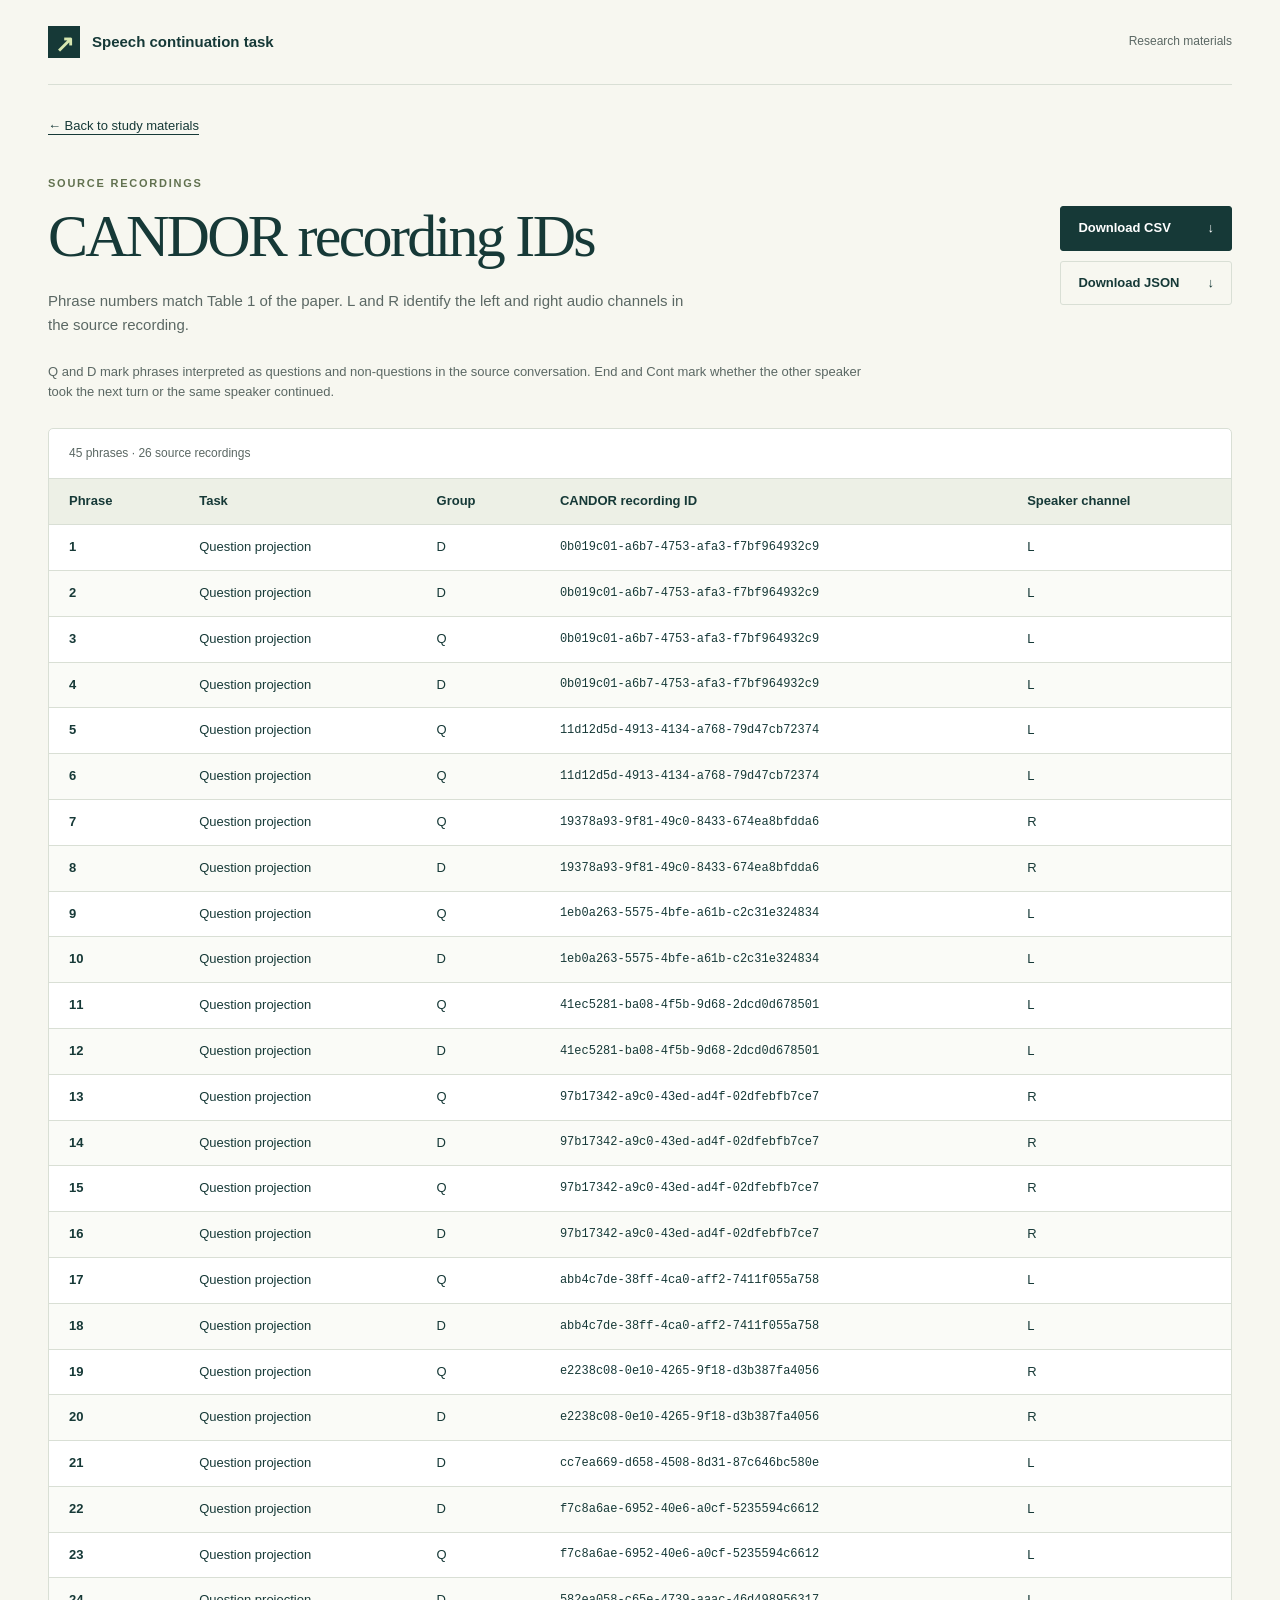
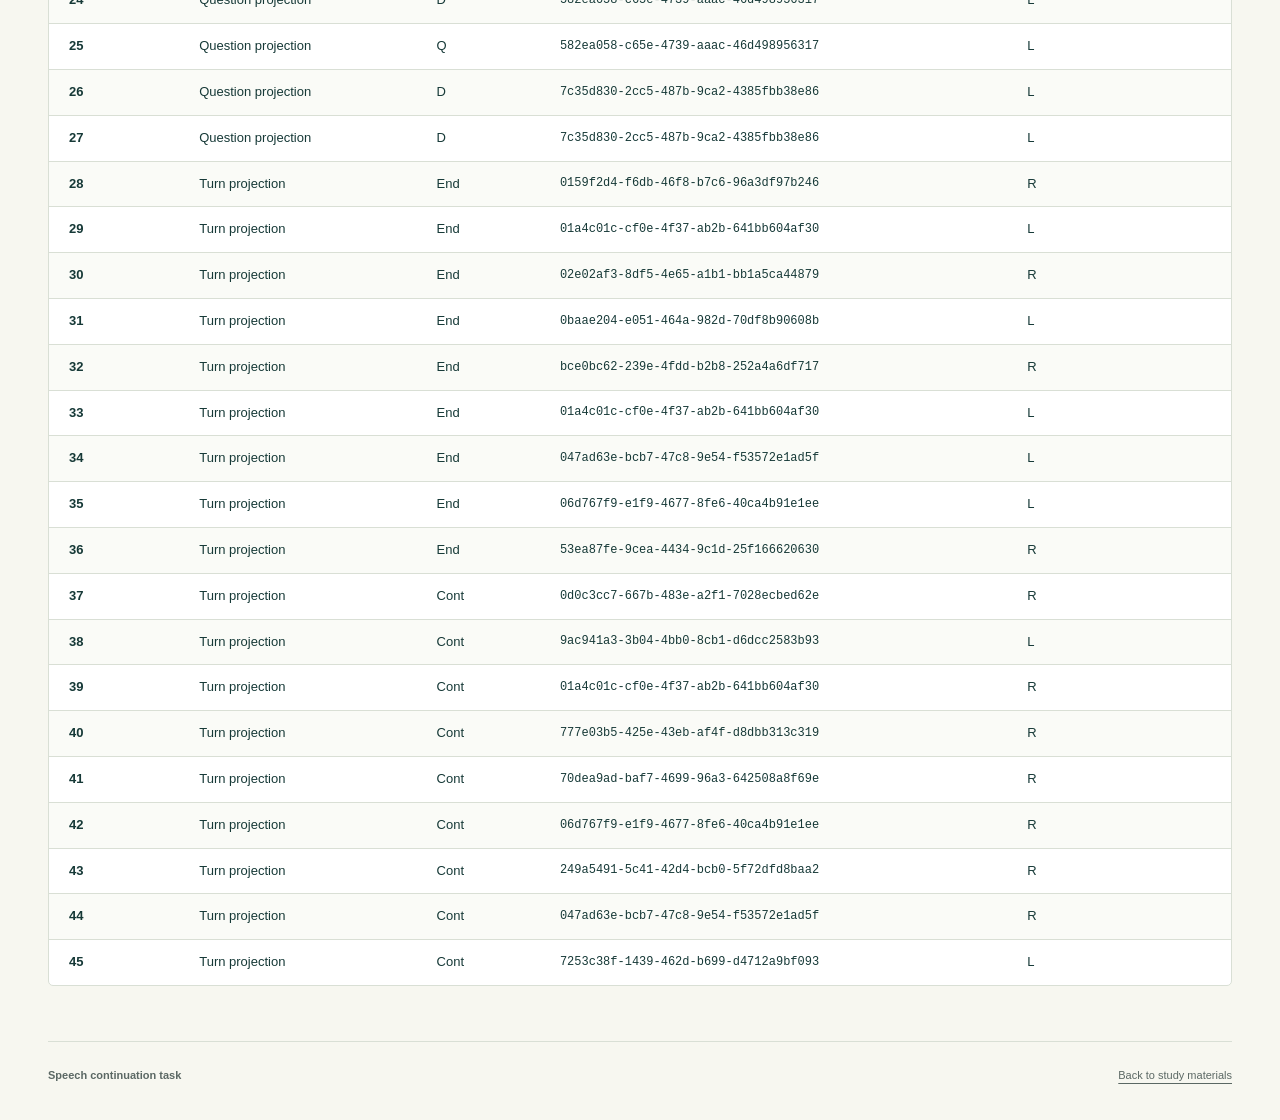
==== recordings/index.html @ dd8d1c18 "Add public study demos and CANDOR recording IDs" ====
<!doctype html>
<html lang="en">
<head>
  <meta charset="utf-8">
  <meta name="viewport" content="width=device-width, initial-scale=1">
  <meta name="description" content="CANDOR recording IDs and speaker channels for all 45 phrases in the speech continuation paper.">
  <meta name="theme-color" content="#183c3a">
  <title>CANDOR recording IDs · Speech continuation task</title>
  <link rel="stylesheet" href="../styles.css">
  <link rel="stylesheet" href="styles.css">
</head>
<body>
  <a class="skip-link" href="#recordings">Skip to recording IDs</a>
  <header class="masthead wrap">
    <a class="wordmark" href="../" aria-label="Speech continuation task home"><span class="mark" aria-hidden="true">↗</span> Speech continuation task</a>
    <span class="masthead-label">Research materials</span>
  </header>
  <main class="recordings-main wrap" id="recordings">
    <a class="back-link" href="../">← Back to study materials</a>
    <div class="recordings-heading">
      <div>
        <p class="eyebrow">Source recordings</p>
        <h1>CANDOR recording IDs</h1>
        <p class="section-intro">Phrase numbers match Table 1 of the paper. L and R identify the left and right audio channels in the source recording.</p>
      </div>
      <div class="recording-downloads" aria-label="Download recording IDs">
        <a class="button button-primary" href="../data/candor-recordings.csv" download>Download CSV <span aria-hidden="true">↓</span></a>
        <a class="button button-secondary" href="../data/candor-recordings.json" download>Download JSON <span aria-hidden="true">↓</span></a>
      </div>
    </div>
    <p class="group-note">Q and D mark phrases interpreted as questions and non-questions in the source conversation. End and Cont mark whether the other speaker took the next turn or the same speaker continued.</p>
    <div class="recording-table-scroll" role="region" aria-label="CANDOR recording IDs for 45 phrases" tabindex="0">
      <table>
        <caption>45 phrases · 26 source recordings</caption>
        <thead><tr><th scope="col">Phrase</th><th scope="col">Task</th><th scope="col">Group</th><th scope="col">CANDOR recording ID</th><th scope="col">Speaker channel</th></tr></thead>
        <tbody>
          <tr><th scope="row">1</th><td>Question projection</td><td>D</td><td class="recording-id">0b019c01-a6b7-4753-afa3-f7bf964932c9</td><td>L</td></tr>
          <tr><th scope="row">2</th><td>Question projection</td><td>D</td><td class="recording-id">0b019c01-a6b7-4753-afa3-f7bf964932c9</td><td>L</td></tr>
          <tr><th scope="row">3</th><td>Question projection</td><td>Q</td><td class="recording-id">0b019c01-a6b7-4753-afa3-f7bf964932c9</td><td>L</td></tr>
          <tr><th scope="row">4</th><td>Question projection</td><td>D</td><td class="recording-id">0b019c01-a6b7-4753-afa3-f7bf964932c9</td><td>L</td></tr>
          <tr><th scope="row">5</th><td>Question projection</td><td>Q</td><td class="recording-id">11d12d5d-4913-4134-a768-79d47cb72374</td><td>L</td></tr>
          <tr><th scope="row">6</th><td>Question projection</td><td>Q</td><td class="recording-id">11d12d5d-4913-4134-a768-79d47cb72374</td><td>L</td></tr>
          <tr><th scope="row">7</th><td>Question projection</td><td>Q</td><td class="recording-id">19378a93-9f81-49c0-8433-674ea8bfdda6</td><td>R</td></tr>
          <tr><th scope="row">8</th><td>Question projection</td><td>D</td><td class="recording-id">19378a93-9f81-49c0-8433-674ea8bfdda6</td><td>R</td></tr>
          <tr><th scope="row">9</th><td>Question projection</td><td>Q</td><td class="recording-id">1eb0a263-5575-4bfe-a61b-c2c31e324834</td><td>L</td></tr>
          <tr><th scope="row">10</th><td>Question projection</td><td>D</td><td class="recording-id">1eb0a263-5575-4bfe-a61b-c2c31e324834</td><td>L</td></tr>
          <tr><th scope="row">11</th><td>Question projection</td><td>Q</td><td class="recording-id">41ec5281-ba08-4f5b-9d68-2dcd0d678501</td><td>L</td></tr>
          <tr><th scope="row">12</th><td>Question projection</td><td>D</td><td class="recording-id">41ec5281-ba08-4f5b-9d68-2dcd0d678501</td><td>L</td></tr>
          <tr><th scope="row">13</th><td>Question projection</td><td>Q</td><td class="recording-id">97b17342-a9c0-43ed-ad4f-02dfebfb7ce7</td><td>R</td></tr>
          <tr><th scope="row">14</th><td>Question projection</td><td>D</td><td class="recording-id">97b17342-a9c0-43ed-ad4f-02dfebfb7ce7</td><td>R</td></tr>
          <tr><th scope="row">15</th><td>Question projection</td><td>Q</td><td class="recording-id">97b17342-a9c0-43ed-ad4f-02dfebfb7ce7</td><td>R</td></tr>
          <tr><th scope="row">16</th><td>Question projection</td><td>D</td><td class="recording-id">97b17342-a9c0-43ed-ad4f-02dfebfb7ce7</td><td>R</td></tr>
          <tr><th scope="row">17</th><td>Question projection</td><td>Q</td><td class="recording-id">abb4c7de-38ff-4ca0-aff2-7411f055a758</td><td>L</td></tr>
          <tr><th scope="row">18</th><td>Question projection</td><td>D</td><td class="recording-id">abb4c7de-38ff-4ca0-aff2-7411f055a758</td><td>L</td></tr>
          <tr><th scope="row">19</th><td>Question projection</td><td>Q</td><td class="recording-id">e2238c08-0e10-4265-9f18-d3b387fa4056</td><td>R</td></tr>
          <tr><th scope="row">20</th><td>Question projection</td><td>D</td><td class="recording-id">e2238c08-0e10-4265-9f18-d3b387fa4056</td><td>R</td></tr>
          <tr><th scope="row">21</th><td>Question projection</td><td>D</td><td class="recording-id">cc7ea669-d658-4508-8d31-87c646bc580e</td><td>L</td></tr>
          <tr><th scope="row">22</th><td>Question projection</td><td>D</td><td class="recording-id">f7c8a6ae-6952-40e6-a0cf-5235594c6612</td><td>L</td></tr>
          <tr><th scope="row">23</th><td>Question projection</td><td>Q</td><td class="recording-id">f7c8a6ae-6952-40e6-a0cf-5235594c6612</td><td>L</td></tr>
          <tr><th scope="row">24</th><td>Question projection</td><td>D</td><td class="recording-id">582ea058-c65e-4739-aaac-46d498956317</td><td>L</td></tr>
          <tr><th scope="row">25</th><td>Question projection</td><td>Q</td><td class="recording-id">582ea058-c65e-4739-aaac-46d498956317</td><td>L</td></tr>
          <tr><th scope="row">26</th><td>Question projection</td><td>D</td><td class="recording-id">7c35d830-2cc5-487b-9ca2-4385fbb38e86</td><td>L</td></tr>
          <tr><th scope="row">27</th><td>Question projection</td><td>D</td><td class="recording-id">7c35d830-2cc5-487b-9ca2-4385fbb38e86</td><td>L</td></tr>
          <tr><th scope="row">28</th><td>Turn projection</td><td>End</td><td class="recording-id">0159f2d4-f6db-46f8-b7c6-96a3df97b246</td><td>R</td></tr>
          <tr><th scope="row">29</th><td>Turn projection</td><td>End</td><td class="recording-id">01a4c01c-cf0e-4f37-ab2b-641bb604af30</td><td>L</td></tr>
          <tr><th scope="row">30</th><td>Turn projection</td><td>End</td><td class="recording-id">02e02af3-8df5-4e65-a1b1-bb1a5ca44879</td><td>R</td></tr>
          <tr><th scope="row">31</th><td>Turn projection</td><td>End</td><td class="recording-id">0baae204-e051-464a-982d-70df8b90608b</td><td>L</td></tr>
          <tr><th scope="row">32</th><td>Turn projection</td><td>End</td><td class="recording-id">bce0bc62-239e-4fdd-b2b8-252a4a6df717</td><td>R</td></tr>
          <tr><th scope="row">33</th><td>Turn projection</td><td>End</td><td class="recording-id">01a4c01c-cf0e-4f37-ab2b-641bb604af30</td><td>L</td></tr>
          <tr><th scope="row">34</th><td>Turn projection</td><td>End</td><td class="recording-id">047ad63e-bcb7-47c8-9e54-f53572e1ad5f</td><td>L</td></tr>
          <tr><th scope="row">35</th><td>Turn projection</td><td>End</td><td class="recording-id">06d767f9-e1f9-4677-8fe6-40ca4b91e1ee</td><td>L</td></tr>
          <tr><th scope="row">36</th><td>Turn projection</td><td>End</td><td class="recording-id">53ea87fe-9cea-4434-9c1d-25f166620630</td><td>R</td></tr>
          <tr><th scope="row">37</th><td>Turn projection</td><td>Cont</td><td class="recording-id">0d0c3cc7-667b-483e-a2f1-7028ecbed62e</td><td>R</td></tr>
          <tr><th scope="row">38</th><td>Turn projection</td><td>Cont</td><td class="recording-id">9ac941a3-3b04-4bb0-8cb1-d6dcc2583b93</td><td>L</td></tr>
          <tr><th scope="row">39</th><td>Turn projection</td><td>Cont</td><td class="recording-id">01a4c01c-cf0e-4f37-ab2b-641bb604af30</td><td>R</td></tr>
          <tr><th scope="row">40</th><td>Turn projection</td><td>Cont</td><td class="recording-id">777e03b5-425e-43eb-af4f-d8dbb313c319</td><td>R</td></tr>
          <tr><th scope="row">41</th><td>Turn projection</td><td>Cont</td><td class="recording-id">70dea9ad-baf7-4699-96a3-642508a8f69e</td><td>R</td></tr>
          <tr><th scope="row">42</th><td>Turn projection</td><td>Cont</td><td class="recording-id">06d767f9-e1f9-4677-8fe6-40ca4b91e1ee</td><td>R</td></tr>
          <tr><th scope="row">43</th><td>Turn projection</td><td>Cont</td><td class="recording-id">249a5491-5c41-42d4-bcb0-5f72dfd8baa2</td><td>R</td></tr>
          <tr><th scope="row">44</th><td>Turn projection</td><td>Cont</td><td class="recording-id">047ad63e-bcb7-47c8-9e54-f53572e1ad5f</td><td>R</td></tr>
          <tr><th scope="row">45</th><td>Turn projection</td><td>Cont</td><td class="recording-id">7253c38f-1439-462d-b699-d4712a9bf093</td><td>L</td></tr>
        </tbody>
      </table>
    </div>
  </main>
  <footer class="wrap"><span>Speech continuation task</span><a href="../">Back to study materials</a></footer>
</body>
</html>
---- styles.css ----
@charset "UTF-8";
:root { color-scheme: light; --ink: #163937; --muted: #5b6864; --paper: #f7f7f0; --line: #d9dfd5; --accent: #d7e7b0; --white: #fff; }
* { box-sizing: border-box; }
html { scroll-behavior: smooth; }
body { margin: 0; background: var(--paper); color: var(--ink); font-family: -apple-system, BlinkMacSystemFont, "Segoe UI", sans-serif; line-height: 1.6; }
a { color: inherit; text-underline-offset: 4px; }
button, a { -webkit-tap-highlight-color: transparent; }
a:focus-visible, button:focus-visible { outline: 3px solid #b56c13; outline-offset: 5px; }
[hidden] { display: none !important; }
.wrap { width: min(1320px, calc(100% - 96px)); margin-inline: auto; }
.skip-link { position: absolute; left: 24px; top: -100px; z-index: 5; background: var(--ink); color: white; padding: 12px 20px; }
.skip-link:focus { top: 12px; }
.masthead { display: flex; align-items: center; justify-content: space-between; padding-block: 26px; border-bottom: 1px solid var(--line); }
.wordmark { display: inline-flex; align-items: center; gap: 12px; font-weight: 600; font-size: 15px; text-decoration: none; }
.mark { display: inline-grid; place-items: center; background: var(--ink); color: var(--accent); width: 32px; height: 32px; font-size: 23px; }
.masthead-label { font-size: 12px; color: var(--muted); }
.hero { display: grid; grid-template-columns: minmax(0, 1.15fr) minmax(0, 1fr); align-items: center; gap: clamp(24px, 4vw, 48px); padding-block: 55px 50px; position: relative; }
.hero-copy { min-width: 0; }
.hero-figure { width: min(100%, 440px); margin: 0; justify-self: end; }
.hero-figure img { display: block; width: 100%; height: auto; }
.eyebrow { font-size: 11px; font-weight: 650; text-transform: uppercase; letter-spacing: .16em; margin: 0 0 17px; color: #61714f; }
h1 { font-family: Georgia, "Times New Roman", serif; font-weight: 400; font-size: clamp(42px, 5.5vw, 74px); line-height: 1.07; letter-spacing: -.045em; margin: 0 0 24px; }
.paper-subtitle { max-width: 660px; font-size: 18px; color: var(--muted); line-height: 1.65; margin: 0; }
.hero-rule { display: flex; gap: 8px; margin-top: 36px; }
.hero-rule span { width: 42px; height: 4px; background: var(--ink); }
.hero-rule span:nth-child(2) { background: #91a780; }
.hero-rule span:nth-child(3) { background: #d1dcbe; }
.demo-section { border-top: 1px solid var(--line); padding-block: 40px; scroll-margin-top: 20px; }
.demo-section > .eyebrow { margin-bottom: 9px; }
.demo-cards { display: grid; grid-template-columns: repeat(2, minmax(0, 1fr)); gap: 20px; margin-top: 26px; }
.demo-card { display: flex; flex-direction: column; align-items: flex-start; border: 1px solid var(--line); border-radius: 5px; background: white; padding: 25px; }
.demo-card .demo-meta { margin: 0 0 10px; font-size: 11px; color: var(--muted); }
.demo-card h3 { font-size: 21px; }
.demo-card > p:not(.demo-meta) { margin: 12px 0 23px; color: var(--muted); font-size: 14px; max-width: 460px; }
.demo-card .button { margin-top: auto; }
.source-resource { display: flex; justify-content: space-between; gap: 30px; align-items: center; margin-top: 25px; }
.source-resource h3 { font-size: 15px; }
.source-resource p { font-size: 13px; color: var(--muted); margin: 5px 0 0; }
.source-links { display: flex; gap: 22px; flex: 0 0 auto; }
.materials { border-top: 1px solid var(--line); padding-top: 40px; scroll-margin-top: 20px; }
.section-heading { display: flex; justify-content: space-between; gap: 36px; align-items: center; margin-bottom: 26px; }
.section-heading .eyebrow { margin-bottom: 9px; }
h2 { font-size: clamp(25px, 3vw, 33px); letter-spacing: -.035em; font-weight: 550; line-height: 1.2; margin: 0 0 13px; }
.section-intro { max-width: 640px; margin: 0; font-size: 15px; color: var(--muted); }
.resource-links { display: flex; flex-direction: column; gap: 9px; flex: 0 0 auto; }
.button { display: inline-flex; justify-content: space-between; align-items: center; gap: 28px; text-decoration: none; font-size: 13px; font-weight: 600; padding: 11px 17px; border: 1px solid var(--ink); border-radius: 3px; }
.button-primary { background: var(--ink); color: #fff; }
.button-primary:hover { background: #28514c; }
.button-secondary { border-color: var(--line); background: transparent; }
.button-secondary:hover { background: #edf0e6; }
.study-tabs { display: grid; grid-template-columns: 1fr 1fr 1fr; border: 1px solid var(--line); border-bottom: 0; border-radius: 5px 5px 0 0; overflow: hidden; }
.study-tabs button { background: transparent; border: 0; border-bottom: 3px solid transparent; border-right: 1px solid var(--line); color: var(--muted); cursor: pointer; padding: 19px 22px 16px; font: inherit; font-size: 14px; line-height: 1.4; display: flex; align-items: center; gap: 15px; text-align: left; }
.study-tabs button:last-child { border-right: 0; }
.study-tabs button[aria-selected="true"] { background: white; color: var(--ink); border-bottom-color: var(--ink); }
.study-tabs button:hover { background: #f0f2ea; }
.study-tabs button:focus-visible { outline-offset: -5px; }
.study-tabs small { display: block; color: var(--muted); font-size: 12px; margin-top: 4px; }
.tab-number { font-size: 12px; font-variant-numeric: tabular-nums; color: #708268; }
.study-panel { background: white; border: 1px solid var(--line); margin-bottom: 22px; padding: 26px 26px 18px; border-radius: 0 0 5px 5px; }
.panel-heading { display: flex; align-items: center; justify-content: space-between; gap: 24px; }
h3 { font-size: 17px; line-height: 1.4; font-weight: 600; margin: 0; }
.panel-heading p { font-size: 12px; color: var(--muted); margin: 7px 0 0; }
.panel-heading p span { padding: 0 8px; }
.text-link { flex: 0 0 auto; font-size: 12px; }
.table-hint { font-size: 12px; color: var(--muted); margin: 20px 0 12px; }
iframe { display: block; width: 100%; height: 820px; border: 1px solid var(--line); background: white; }
.table-key { padding-top: 8px; margin-bottom: 56px; }
.table-key > h3 { font-size: 14px; margin-bottom: 17px; }
.key-grid { display: grid; grid-template-columns: repeat(3, 1fr); gap: 34px; }
h4 { font-size: 12px; margin: 0 0 7px; font-weight: 650; }
.key-grid p { color: var(--muted); font-size: 12px; margin: 0; line-height: 1.75; }
.key-grid strong { font-weight: 600; color: #435951; }
footer { display: flex; justify-content: space-between; gap: 24px; border-top: 1px solid var(--line); padding-block: 25px 35px; color: var(--muted); font-size: 11px; }
footer > span { flex: 0 0 auto; font-weight: 600; }
@media (min-width: 1500px) { .hero { padding-block: 80px 60px; } }
@media (max-width: 850px) {
  .wrap { width: calc(100% - 48px); }
  .hero { grid-template-columns: 1fr; gap: 30px; }
  .hero-figure { width: min(100%, 380px); justify-self: center; }
  .section-heading { align-items: flex-start; }
  .source-resource { align-items: flex-start; flex-direction: column; gap: 14px; }
  .study-tabs button { padding-inline: 14px; gap: 9px; font-size: 12px; }
  .tab-number { display: none; }
  .key-grid { gap: 20px; }
}
@media (max-width: 600px) {
  .wrap { width: calc(100% - 32px); }
  .masthead { padding-block: 19px; }
  .wordmark { font-size: 13px; gap: 9px; }
  .masthead-label { display: none; }
  .hero { padding-block: 44px 35px; }
  .paper-subtitle { font-size: 16px; }
  .materials { padding-top: 30px; }
  .demo-section { padding-block: 30px; }
  .demo-cards { grid-template-columns: 1fr; gap: 15px; }
  .demo-card { padding: 21px; }
  .section-heading { flex-direction: column; gap: 21px; }
  .resource-links { width: 100%; flex-direction: row; flex-wrap: wrap; }
  .button { flex: 1; gap: 12px; white-space: nowrap; padding: 10px 12px; font-size: 12px; }
  .study-tabs button { padding: 15px 10px 12px; align-items: flex-start; }
  .study-tabs small { font-size: 11px; }
  .study-panel { padding: 20px 12px 12px; }
  .panel-heading { display: block; }
  .panel-heading h3 { font-size: 16px; }
  .text-link { display: inline-block; margin-top: 12px; }
  iframe { height: 720px; }
  .key-grid { grid-template-columns: 1fr; gap: 20px; }
  .table-key { margin-bottom: 35px; }
  footer { display: block; }
}
@media (prefers-reduced-motion: reduce) { html { scroll-behavior: auto; } }
---- recordings/styles.css ----
.recordings-main { padding-block: 27px 55px; }
.back-link { display: inline-block; font-size: 13px; margin-bottom: 38px; }
.recordings-heading { display: flex; justify-content: space-between; align-items: center; gap: 35px; }
.recordings-heading h1 { font-size: clamp(36px, 4.7vw, 60px); margin-bottom: 20px; }
.recordings-heading .eyebrow { margin-bottom: 12px; }
.recording-downloads { display: flex; flex-direction: column; gap: 10px; flex: 0 0 auto; }
.group-note { max-width: 840px; color: var(--muted); font-size: 13px; margin: 25px 0; }
.recording-table-scroll { width: 100%; overflow-x: auto; border: 1px solid var(--line); border-radius: 5px; background: white; }
.recording-table-scroll:focus-visible { outline: 3px solid #b56c13; outline-offset: 4px; }
.recording-table-scroll table { width: 100%; min-width: 730px; border-collapse: collapse; text-align: left; font-size: 13px; }
.recording-table-scroll caption { padding: 15px 20px; text-align: left; color: var(--muted); font-size: 12px; }
.recording-table-scroll th, .recording-table-scroll td { padding: 12px 20px; border-top: 1px solid var(--line); }
.recording-table-scroll thead { background: #edf0e6; }
.recording-table-scroll thead th { font-weight: 600; white-space: nowrap; }
.recording-table-scroll tbody th { font-weight: 600; font-variant-numeric: tabular-nums; }
.recording-table-scroll tbody tr:nth-child(even) { background: #fafbf7; }
.recording-id { font-family: ui-monospace, SFMono-Regular, Menlo, Consolas, monospace; font-size: 12px; white-space: nowrap; }
@media (max-width: 850px) {
  .recordings-heading { align-items: flex-start; flex-direction: column; gap: 23px; }
  .recording-downloads { flex-direction: row; flex-wrap: wrap; }
}
@media (max-width: 600px) {
  .recordings-main { padding-block: 20px 35px; }
  .back-link { margin-bottom: 28px; }
  .recording-table-scroll th, .recording-table-scroll td { padding: 11px 14px; }
}
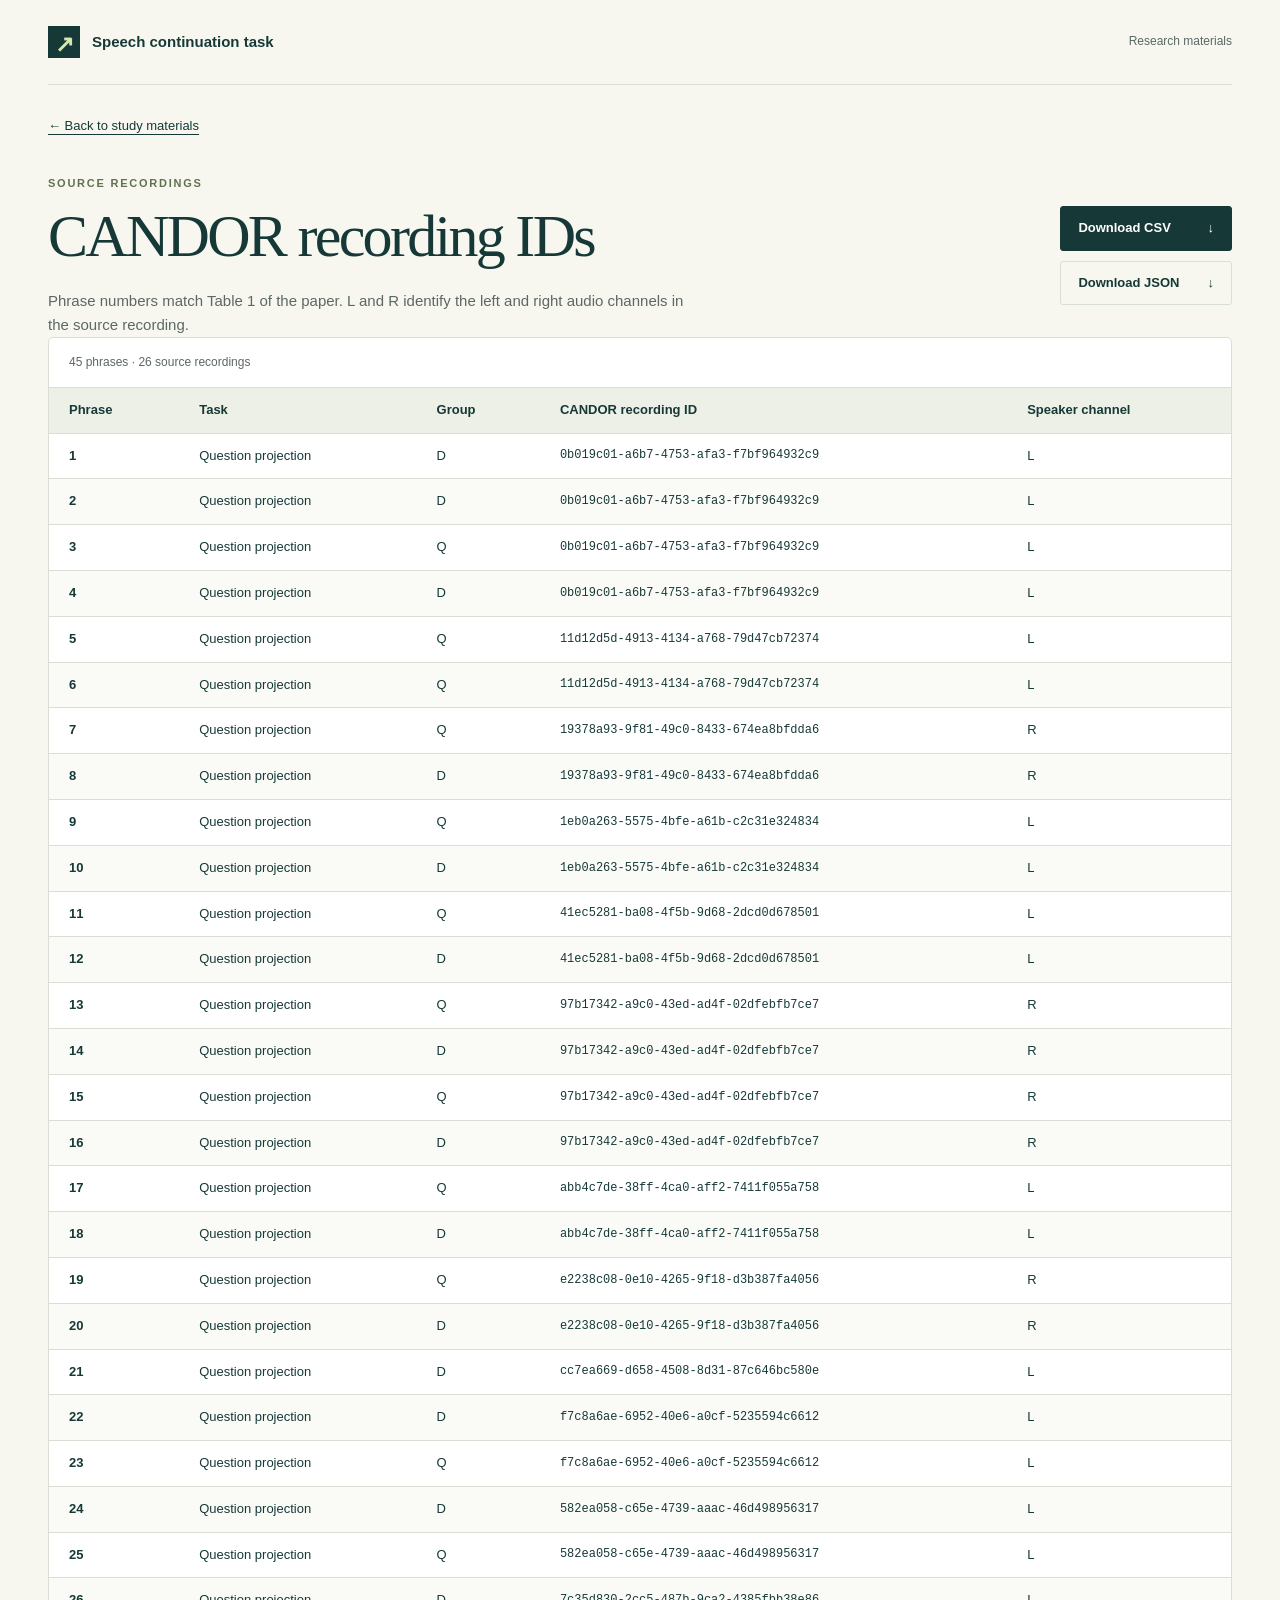
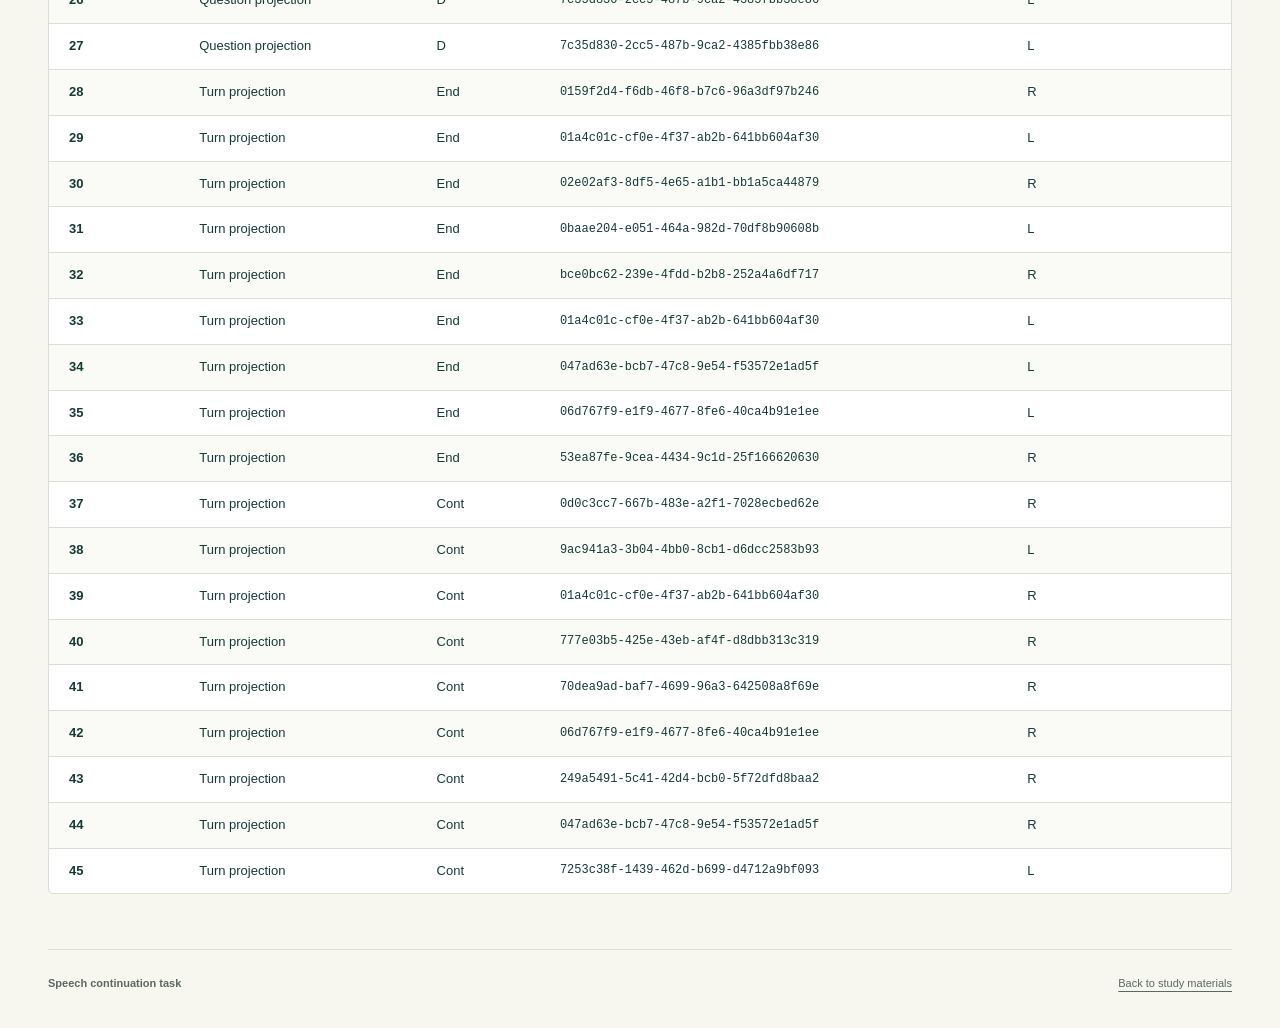
==== commit 898e4c33: "Keep listening test wording concise" ====
--- a/recordings/index.html
+++ b/recordings/index.html
@@ -28,7 +28,6 @@
         <a class="button button-secondary" href="../data/candor-recordings.json" download>Download JSON <span aria-hidden="true">↓</span></a>
       </div>
     </div>
-    <p class="group-note">Q and D mark phrases interpreted as questions and non-questions in the source conversation. End and Cont mark whether the other speaker took the next turn or the same speaker continued.</p>
     <div class="recording-table-scroll" role="region" aria-label="CANDOR recording IDs for 45 phrases" tabindex="0">
       <table>
         <caption>45 phrases · 26 source recordings</caption>
--- a/styles.css
+++ b/styles.css
@@ -32,7 +32,7 @@
 .demo-card .demo-meta { margin: 0 0 10px; font-size: 11px; color: var(--muted); }
 .demo-card h3 { font-size: 21px; }
 .demo-card > p:not(.demo-meta) { margin: 12px 0 23px; color: var(--muted); font-size: 14px; max-width: 460px; }
-.demo-card .button { margin-top: auto; }
+.demo-card .button { margin-top: 22px; }
 .source-resource { display: flex; justify-content: space-between; gap: 30px; align-items: center; margin-top: 25px; }
 .source-resource h3 { font-size: 15px; }
 .source-resource p { font-size: 13px; color: var(--muted); margin: 5px 0 0; }
